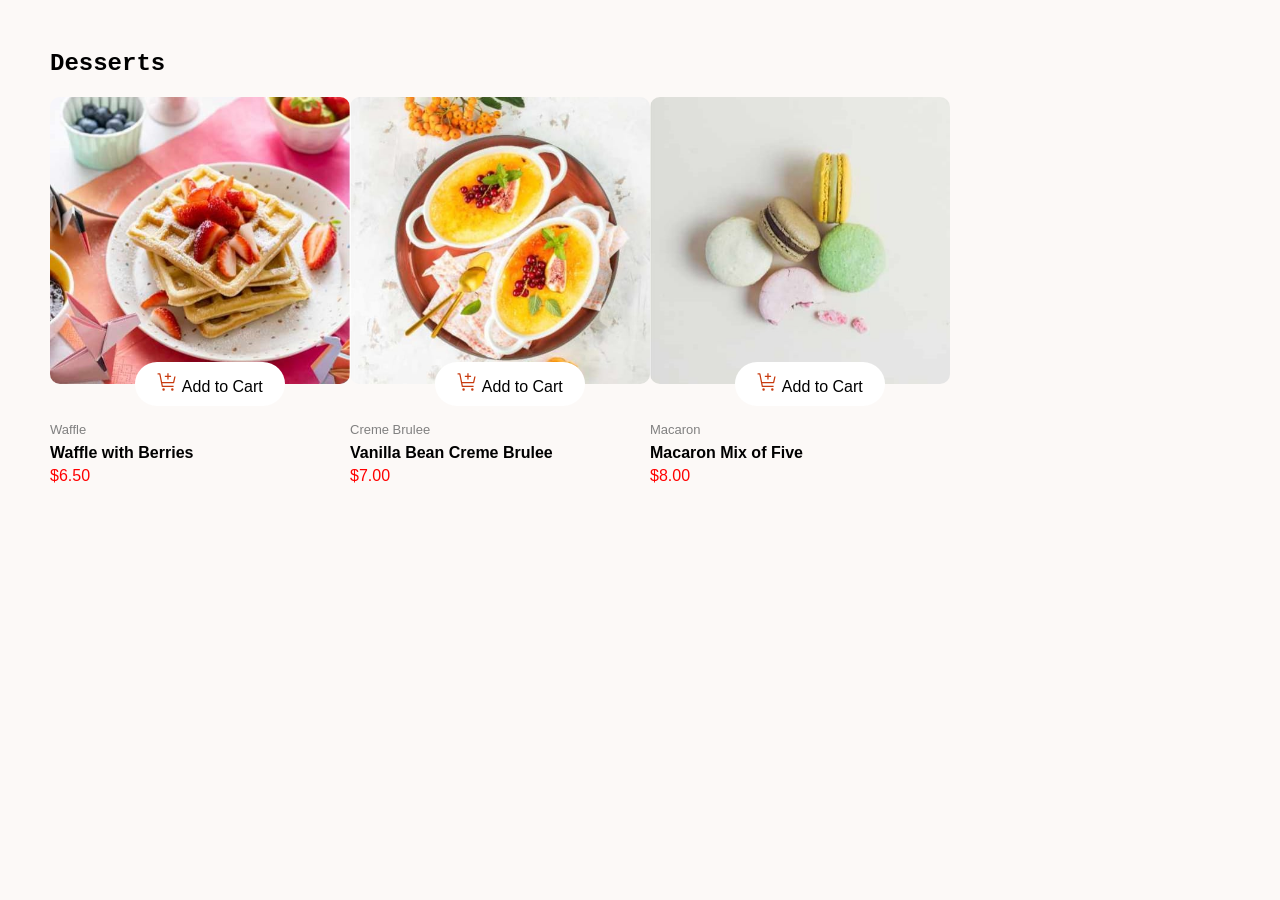
==== product.html @ 37bc2bec "first commit" ====
<!DOCTYPE html>
<html lang="en">
<head>
    <meta charset="UTF-8">
    <meta name="viewport" content="width=device-width, initial-scale=1.0">
    <title>Document</title>
    <link href="https://fonts.googleapis.com/css2?family=Inter:wght@100;200;300&display=swap" rel="stylesheet">
    <link rel="stylesheet" href="/product.css">
</head>
<body>
    <div class="container">
        <h2 class="desserts">Desserts</h2>
        <div class="general">
            <div class="waffle">
                <img class="img" src="/assets/images/image-waffle-desktop.jpg" alt="">
                <div class="waffle cart">
                    <img src="/assets/images/icon-add-to-cart.svg" alt="">
                    <span>Add to Cart</span>
                </div>
                <div class="waffle2">
                    <p>Waffle</p>
                    <p>Waffle with Berries</p>
                    <p>$6.50</p>
                </div>
            </div>
            <div class="waffle">
                <img class="img" src="/assets/images/image-creme-brulee-desktop.jpg" alt="">
                <div class="waffle cart">
                    <img src="/assets/images/icon-add-to-cart.svg" alt="">
                    <span>Add to Cart</span>
                </div>
                <div class="waffle2">
                    <p>Creme Brulee</p>
                    <p>Vanilla Bean Creme Brulee</p>
                    <p>$7.00</p>
                </div>
            </div>
            <div class="waffle">
                <img class="img" src="/assets/images/image-macaron-desktop.jpg" alt="">
                <div class="waffle cart">
                    <img src="/assets/images/icon-add-to-cart.svg" alt="">
                    <span>Add to Cart</span>
                </div>
                <div class="waffle2">
                    <p>Macaron</p>
                    <p>Macaron Mix of Five</p>
                    <p>$8.00</p>
                </div>
            </div>
        </div>
    </div>
</body>
</html>
---- product.css ----
*{
    margin: 0;
    padding: 0;
    box-sizing: border-box;
    font-family: 'Poppins', sans-serif;
}
body{
    background-color: hsl(20, 50%, 98%);
    width: 100%;

}
.container{
    padding: 50px;

}
.desserts{
    margin-bottom: 20px;
    font-family: 'Courier New', Courier, monospace;
    font-weight: 900;
}
.general{
    display: grid;
    grid-template-columns: repeat(3, 1fr);
    width: 75%;

}
.waffle{
    position: relative;
}
.img{
    width: 300px;
    border-radius: 10px;
}
.waffle.cart{
    width: 150px;
    text-align: center;
    padding: 10px;
    position: absolute;
    top: 265px;
    left: 85px;
    background-color: white;
    border-radius: 50px;
}
.waffle2{
    margin-top: 30px;
}
.waffle2 p:first-child{
    color: gray;
    font-size: small;
}
.waffle2 p{
    line-height: 23px;
}
.waffle2 p:nth-child(2){
    font-weight: 600;
}
.waffle2 p:nth-child(3){
    color: red;
}
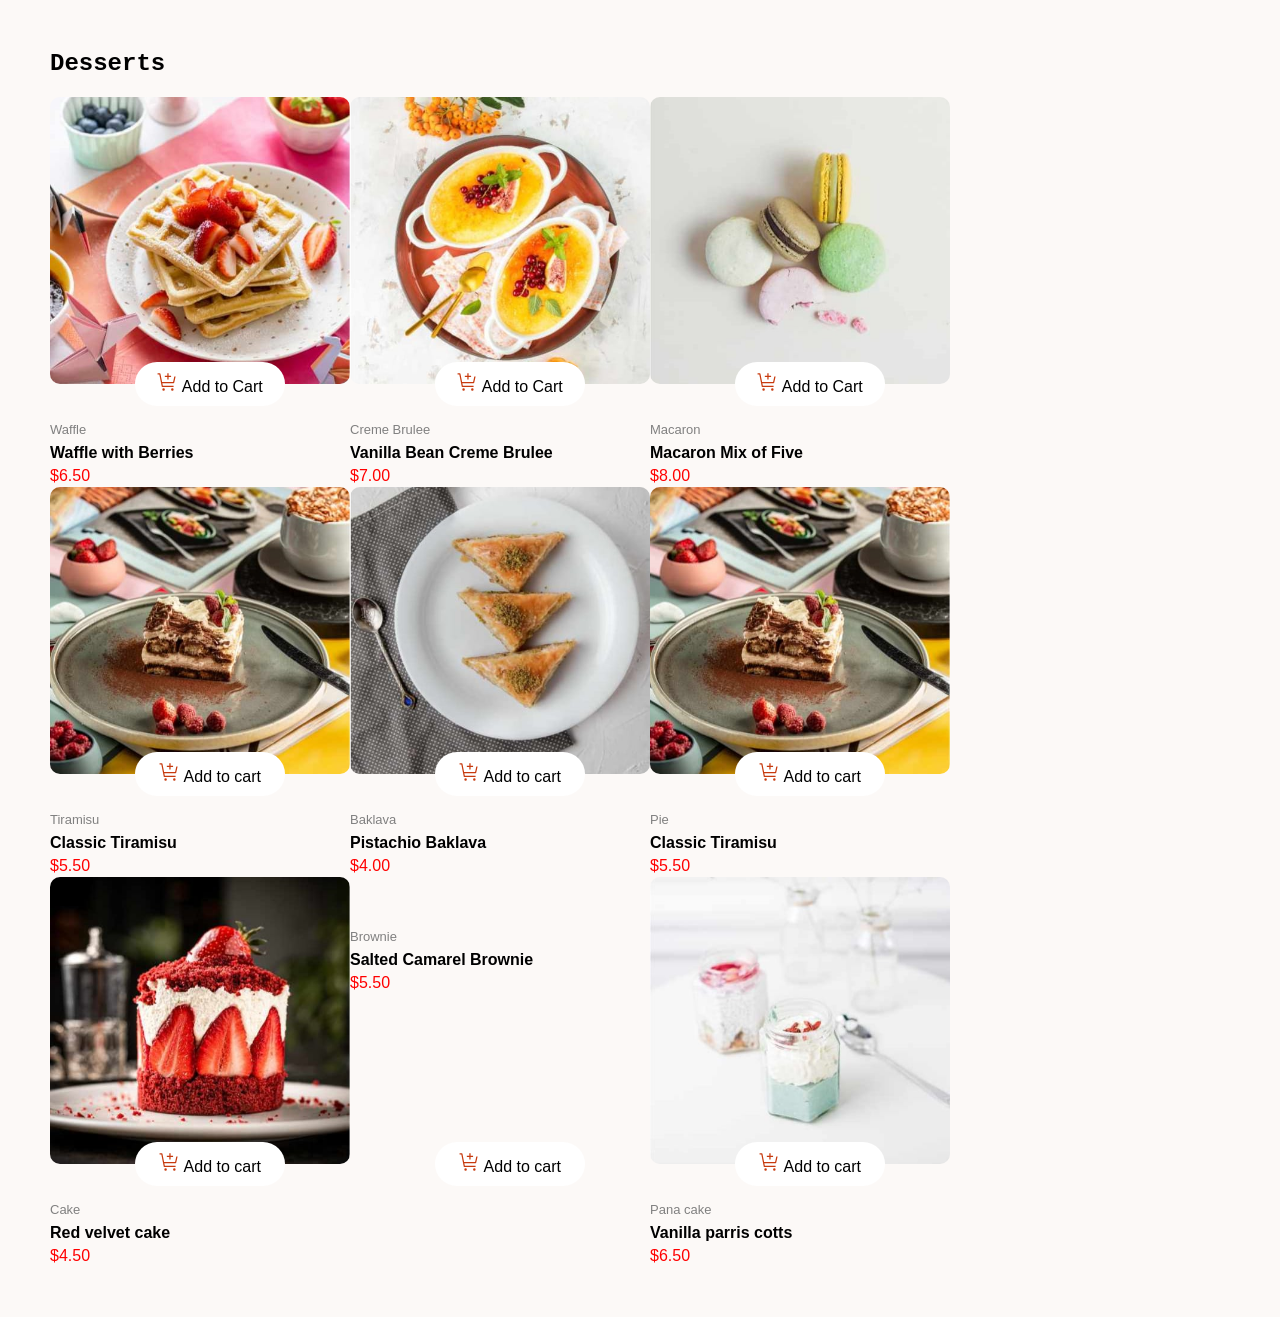
==== commit 97ee62a0: "m first collabo" ====
--- a/product.html
+++ b/product.html
@@ -47,6 +47,82 @@
                     <p>$8.00</p>
                 </div>
             </div>
+            <div class="waffle">
+                <img class="img" src="/assets/images/image-tiramisu-desktop.jpg" alt="">
+                <div class="waffle cart">
+                    <img src="/assets/images/icon-add-to-cart.svg" alt="">
+                    <span>Add to cart</span>
+                </div>
+                <div class="waffle2">
+                    <p>Tiramisu</p>
+                    <p>Classic Tiramisu</p>
+                    <p>$5.50</p>
+                </div>
+            </div>
+            <div class="waffle">
+                <img class="img" src="/assets/images/image-baklava-desktop.jpg" alt="">
+                <div class="waffle cart">
+                    <img src="/assets/images/icon-add-to-cart.svg" alt="">
+                    <span>Add to cart</span>
+                </div>
+                <div class="waffle2">
+                    <p>Baklava</p>
+                    <p>Pistachio Baklava</p>
+                    <p>$4.00</p>
+                </div>
+            </div>
+            <div class="waffle">
+                <img class="img" src="/assets/images/image-tiramisu-desktop.jpg" alt="">
+                <div class="waffle cart">
+                    <img src="/assets/images/icon-add-to-cart.svg" alt="">
+                    <span>Add to cart</span>
+                    <div class="carthover"></div>
+                </div>
+                <div class="waffle2">
+                    <p>Pie</p>
+                    <p>Classic Tiramisu</p>
+                    <p>$5.50</p>
+                </div>
+            </div>
+            <div class="waffle">
+                <img class="img" src="/assets/images/image-cake-desktop.jpg" alt="">
+                <div class="waffle cart">
+                    <img src="/assets/images/icon-add-to-cart.svg" alt="">
+                    <span>Add to cart</span>
+                    <div class="carthover"></div>
+                </div>
+                <div class="waffle2">
+                    <p>Cake</p>
+                    <p>Red velvet cake</p>
+                    <p>$4.50</p>
+                </div>
+            </div>
+            <div class="waffle">
+                <img class="img" src="/assets/images/image-brownie-desktop.jpggit" alt="">
+                <div class="waffle cart">
+                    <img src="/assets/images/icon-add-to-cart.svg" alt="">
+                    <span>Add to cart</span>
+                    <div class="carthover"></div>
+                </div>
+                <div class="waffle2">
+                    <p>Brownie</p>
+                    <p>Salted Camarel Brownie</p>
+                    <p>$5.50</p>
+                </div>
+            </div>
+            <div class="waffle">
+                <img class="img" src="/assets/images/image-panna-cotta-desktop.jpg" alt="">
+                <div class="waffle cart">
+                    <img src="/assets/images/icon-add-to-cart.svg" alt="">
+                    <span>Add to cart</span>
+                    <div class="carthover"></div>
+                </div>
+                <div class="waffle2">
+                    <p>Pana cake</p>
+                    <p>Vanilla parris cotts</p>
+                    <p>$6.50</p>
+                </div>
+            </div>
         </div>
     </div>
 </body>
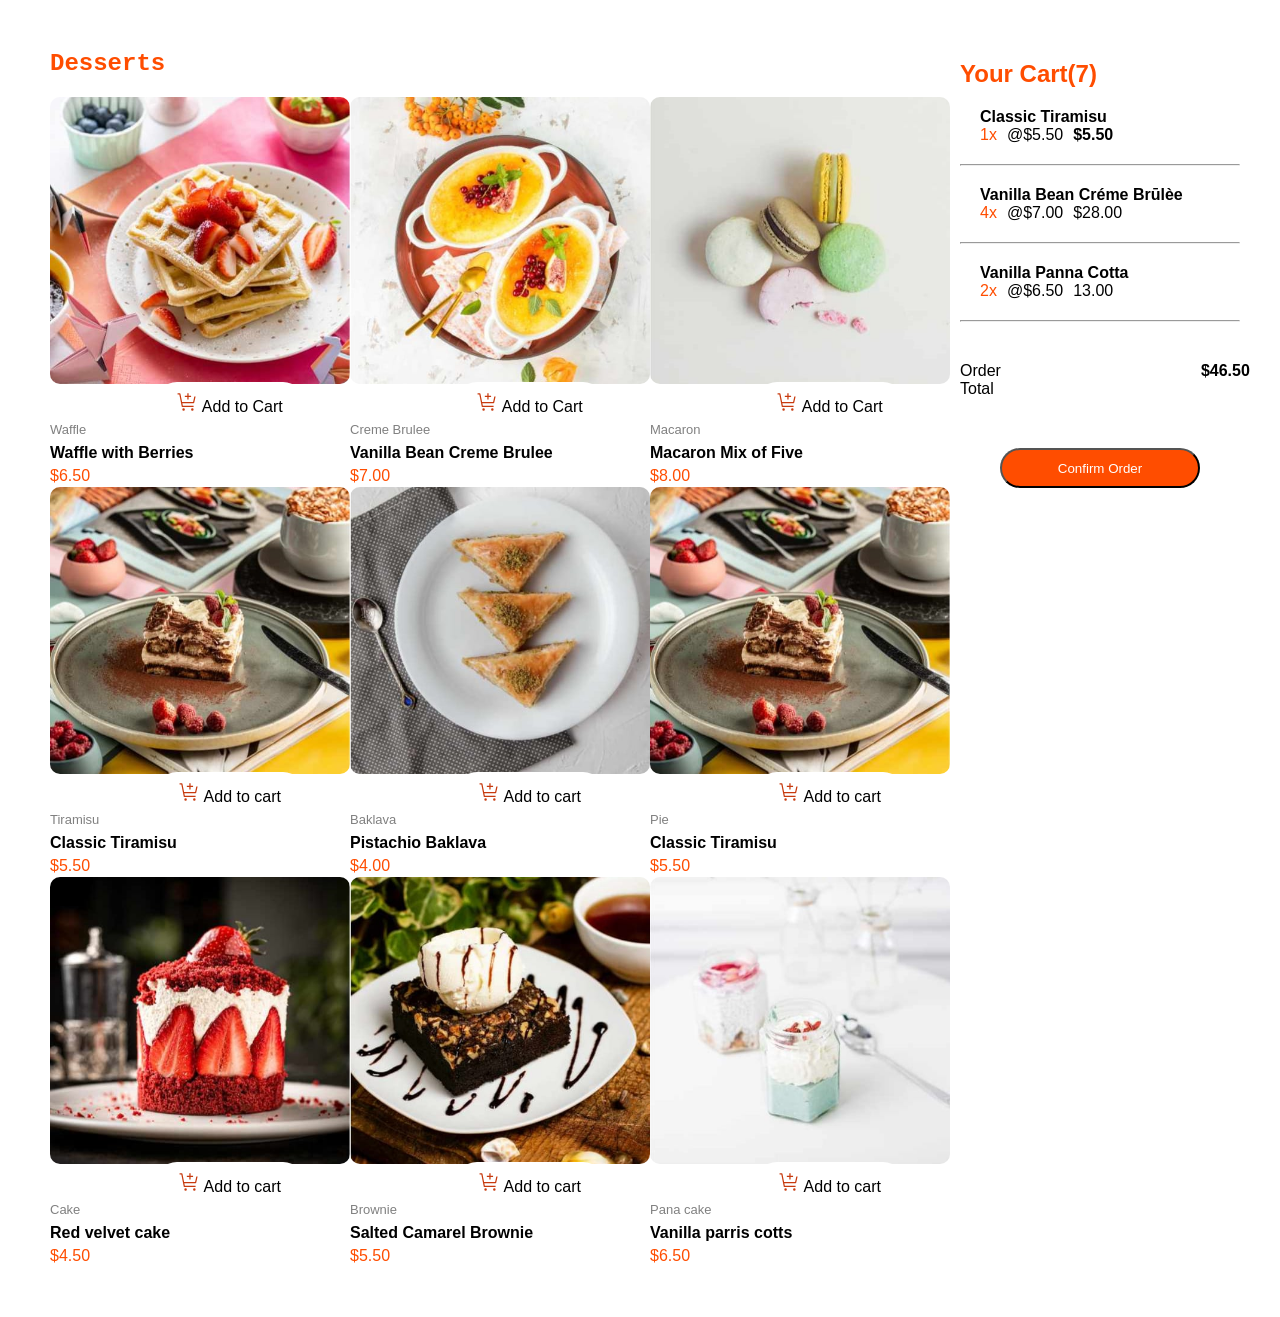
==== commit 49add593: "project commit" ====
--- a/product.html
+++ b/product.html
@@ -9,120 +9,158 @@
 </head>
 <body>
     <div class="container">
-        <h2 class="desserts">Desserts</h2>
-        <div class="general">
-            <div class="waffle">
-                <img class="img" src="/assets/images/image-waffle-desktop.jpg" alt="">
-                <div class="waffle cart">
-                    <img src="/assets/images/icon-add-to-cart.svg" alt="">
-                    <span>Add to Cart</span>
+        <div>
+            <h2 class="desserts">Desserts</h2>
+            <div class="general">
+                <div class="waffle">
+                    <img class="img" src="/assets/images/image-waffle-desktop.jpg" alt="">
+                    <div class="waffle cart">
+                        <img src="/assets/images/icon-add-to-cart.svg" alt="">
+                        <span>Add to Cart</span>
+                    </div>
+                    <div class="waffle2">
+                        <p>Waffle</p>
+                        <p>Waffle with Berries</p>
+                        <p>$6.50</p>
+                    </div>
                 </div>
-                <div class="waffle2">
-                    <p>Waffle</p>
-                    <p>Waffle with Berries</p>
-                    <p>$6.50</p>
+                <div class="waffle">
+                    <img class="img" src="/assets/images/image-creme-brulee-desktop.jpg" alt="">
+                    <div class="waffle cart">
+                        <img src="/assets/images/icon-add-to-cart.svg" alt="">
+                        <span>Add to Cart</span>
+                    </div>
+                    <div class="waffle2">
+                        <p>Creme Brulee</p>
+                        <p>Vanilla Bean Creme Brulee</p>
+                        <p>$7.00</p>
+                    </div>
+                </div>
+                <div class="waffle">
+                    <img class="img" src="/assets/images/image-macaron-desktop.jpg" alt="">
+                    <div class="waffle cart">
+                        <img src="/assets/images/icon-add-to-cart.svg" alt="">
+                        <span>Add to Cart</span>
+                    </div>
+                    <div class="waffle2">
+                        <p>Macaron</p>
+                        <p>Macaron Mix of Five</p>
+                        <p>$8.00</p>
+                    </div>
+                </div>
+                <div class="waffle">
+                    <img class="img" src="/assets/images/image-tiramisu-desktop.jpg" alt="">
+                    <div class="waffle cart">
+                        <img src="/assets/images/icon-add-to-cart.svg" alt="">
+                        <span>Add to cart</span>
+                    </div>
+                    <div class="waffle2">
+                        <p>Tiramisu</p>
+                        <p>Classic Tiramisu</p>
+                        <p>$5.50</p>
+                    </div>
+                </div>
+                <div class="waffle">
+                    <img class="img" src="/assets/images/image-baklava-desktop.jpg" alt="">
+                    <div class="waffle cart">
+                        <img src="/assets/images/icon-add-to-cart.svg" alt="">
+                        <span>Add to cart</span>
+                    </div>
+                    <div class="waffle2">
+                        <p>Baklava</p>
+                        <p>Pistachio Baklava</p>
+                        <p>$4.00</p>
+                    </div>
+                </div>
+                <div class="waffle">
+                    <img class="img" src="/assets/images/image-tiramisu-desktop.jpg" alt="">
+                    <div class="waffle cart">
+                        <img src="/assets/images/icon-add-to-cart.svg" alt="">
+                        <span>Add to cart</span>
+                        <div class="carthover"></div>
+                    </div>
+                    <div class="waffle2">
+                        <p>Pie</p>
+                        <p>Classic Tiramisu</p>
+                        <p>$5.50</p>
+                    </div>
+                </div>
+                <div class="waffle">
+                    <img class="img" src="/assets/images/image-cake-desktop.jpg" alt="">
+                    <div class="waffle cart">
+                        <img src="/assets/images/icon-add-to-cart.svg" alt="">
+                        <span>Add to cart</span>
+                        <div class="carthover"></div>
+                    </div>
+                    <div class="waffle2">
+                        <p>Cake</p>
+                        <p>Red velvet cake</p>
+                        <p>$4.50</p>
+                    </div>
+                </div>
+                <div class="waffle">
+                    <img class="img" src="/assets/images/image-brownie-desktop.jpg" alt="">
+                    <div class="waffle cart">
+                        <img src="/assets/images/icon-add-to-cart.svg" alt="">
+                        <span>Add to cart</span>
+                        <div class="carthover"></div>
+                    </div>
+                    <div class="waffle2">
+                        <p>Brownie</p>
+                        <p>Salted Camarel Brownie</p>
+                        <p>$5.50</p>
+                    </div>
+                </div>
+                <div class="waffle">
+                    <img class="img" src="/assets/images/image-panna-cotta-desktop.jpg" alt="">
+                    <div class="waffle cart">
+                        <img src="/assets/images/icon-add-to-cart.svg" alt="">
+                        <span>Add to cart</span>
+                        <div class="carthover"></div>
+                    </div>
+                    <div class="waffle2">
+                        <p>Pana cake</p>
+                        <p>Vanilla parris cotts</p>
+                        <p>$6.50</p>
+                    </div>
                 </div>
             </div>
-            <div class="waffle">
-                <img class="img" src="/assets/images/image-creme-brulee-desktop.jpg" alt="">
-                <div class="waffle cart">
-                    <img src="/assets/images/icon-add-to-cart.svg" alt="">
-                    <span>Add to Cart</span>
-                </div>
-                <div class="waffle2">
-                    <p>Creme Brulee</p>
-                    <p>Vanilla Bean Creme Brulee</p>
-                    <p>$7.00</p>
-                </div>
-            </div>
-            <div class="waffle">
-                <img class="img" src="/assets/images/image-macaron-desktop.jpg" alt="">
-                <div class="waffle cart">
-                    <img src="/assets/images/icon-add-to-cart.svg" alt="">
-                    <span>Add to Cart</span>
-                </div>
-                <div class="waffle2">
-                    <p>Macaron</p>
-                    <p>Macaron Mix of Five</p>
-                    <p>$8.00</p>
-                </div>
-            </div>
-            <div class="waffle">
-                <img class="img" src="/assets/images/image-tiramisu-desktop.jpg" alt="">
-                <div class="waffle cart">
-                    <img src="/assets/images/icon-add-to-cart.svg" alt="">
-                    <span>Add to cart</span>
-                </div>
-                <div class="waffle2">
-                    <p>Tiramisu</p>
-                    <p>Classic Tiramisu</p>
-                    <p>$5.50</p>
-                </div>
-            </div>
-            <div class="waffle">
-                <img class="img" src="/assets/images/image-baklava-desktop.jpg" alt="">
-                <div class="waffle cart">
-                    <img src="/assets/images/icon-add-to-cart.svg" alt="">
-                    <span>Add to cart</span>
-                </div>
-                <div class="waffle2">
-                    <p>Baklava</p>
-                    <p>Pistachio Baklava</p>
-                    <p>$4.00</p>
-                </div>
-            </div>
-            <div class="waffle">
-                <img class="img" src="/assets/images/image-tiramisu-desktop.jpg" alt="">
-                <div class="waffle cart">
-                    <img src="/assets/images/icon-add-to-cart.svg" alt="">
-                    <span>Add to cart</span>
-                    <div class="carthover"></div>
-                </div>
-                <div class="waffle2">
-                    <p>Pie</p>
-                    <p>Classic Tiramisu</p>
-                    <p>$5.50</p>
-                </div>
-            </div>
-            <div class="waffle">
-                <img class="img" src="/assets/images/image-cake-desktop.jpg" alt="">
-                <div class="waffle cart">
-                    <img src="/assets/images/icon-add-to-cart.svg" alt="">
-                    <span>Add to cart</span>
-                    <div class="carthover"></div>
-                </div>
-                <div class="waffle2">
-                    <p>Cake</p>
-                    <p>Red velvet cake</p>
-                    <p>$4.50</p>
-                </div>
-            </div>
-            <div class="waffle">
-                <img class="img" src="/assets/images/image-brownie-desktop.jpggit" alt="">
-                <div class="waffle cart">
-                    <img src="/assets/images/icon-add-to-cart.svg" alt="">
-                    <span>Add to cart</span>
-                    <div class="carthover"></div>
-                </div>
-                <div class="waffle2">
-                    <p>Brownie</p>
-                    <p>Salted Camarel Brownie</p>
-                    <p>$5.50</p>
-                </div>
-            </div>
-            <div class="waffle">
-                <img class="img" src="/assets/images/image-panna-cotta-desktop.jpg" alt="">
-                <div class="waffle cart">
-                    <img src="/assets/images/icon-add-to-cart.svg" alt="">
-                    <span>Add to cart</span>
-                    <div class="carthover"></div>
-                </div>
-                <div class="waffle2">
-                    <p>Pana cake</p>
-                    <p>Vanilla parris cotts</p>
-                    <p>$6.50</p>
-                </div>
-            </div>
+        </div>
+        <div class="general2">
+            <h2>Your Cart(7)</h2>
+
+           <div class="cart">
+             <h4>    Classic Tiramisu</h4>
+             <div class="first">
+                 <span class="hop">1x</span>
+                 <span>@$5.50</span>
+                 <span><strong>$5.50</strong></span>
+             </div>
+           </div>
+           <hr>
+           <div class="cart">
+             <h4>Vanilla Bean Créme Brūlèe</h4>
+             <div class="first">
+                 <span class="hop">4x</span>
+                 <span>@$7.00</span>
+                 <span>$28.00</span>
+             </div>
+           </div>
+           <hr>
+           <div class="cart">
+              <h4>Vanilla Panna Cotta</h4>
+              <div class="first">
+                 <span class="hop">2x</span>
+                 <span>@$6.50</span>
+                 <span>13.00</span>
+              </div>
+           </div>
+           <hr>
+           <div class="order">
+             <div>Order Total</div>
+             <div><strong>$46.50</strong></div>
+           </div>
+           <button>Confirm Order</button>
         </div>
     </div>
 </body>
--- a/product.css
+++ b/product.css
@@ -5,12 +5,15 @@
     font-family: 'Poppins', sans-serif;
 }
 body{
-    background-color: hsl(20, 50%, 98%);
+    background-color: hsl(23, 51%, 91%);
     width: 100%;
 
 }
 .container{
     padding: 50px;
+    background-color: white;
+    display: flex;
+    justify-content: space-between;
 
 }
 .desserts{
@@ -55,5 +58,39 @@
     font-weight: 600;
 }
 .waffle2 p:nth-child(3){
-    color: red;
-}+    color: rgb(255, 77, 0);
+}
+.general2{
+    width: 300px;
+    height: 500px;
+    /* border: 1px solid black; */
+    padding: 10px;
+}
+h2{
+    color: rgb(255, 77, 0);
+}
+.hop{
+    color: rgb(255, 77, 0);
+}
+.first{
+    display: flex;
+    gap: 10px;
+}
+.cart{
+    margin: 20px;
+}
+button{
+    width: 200px;
+    height: 40px;
+    margin-left: 40px;
+    margin-top: 50px;
+    background-color: rgb(255, 77, 0);
+    color: white;
+    border-radius: 20px;
+}
+.order{
+    display: flex;
+    gap: 200px;
+    margin-top: 40px;
+}
+
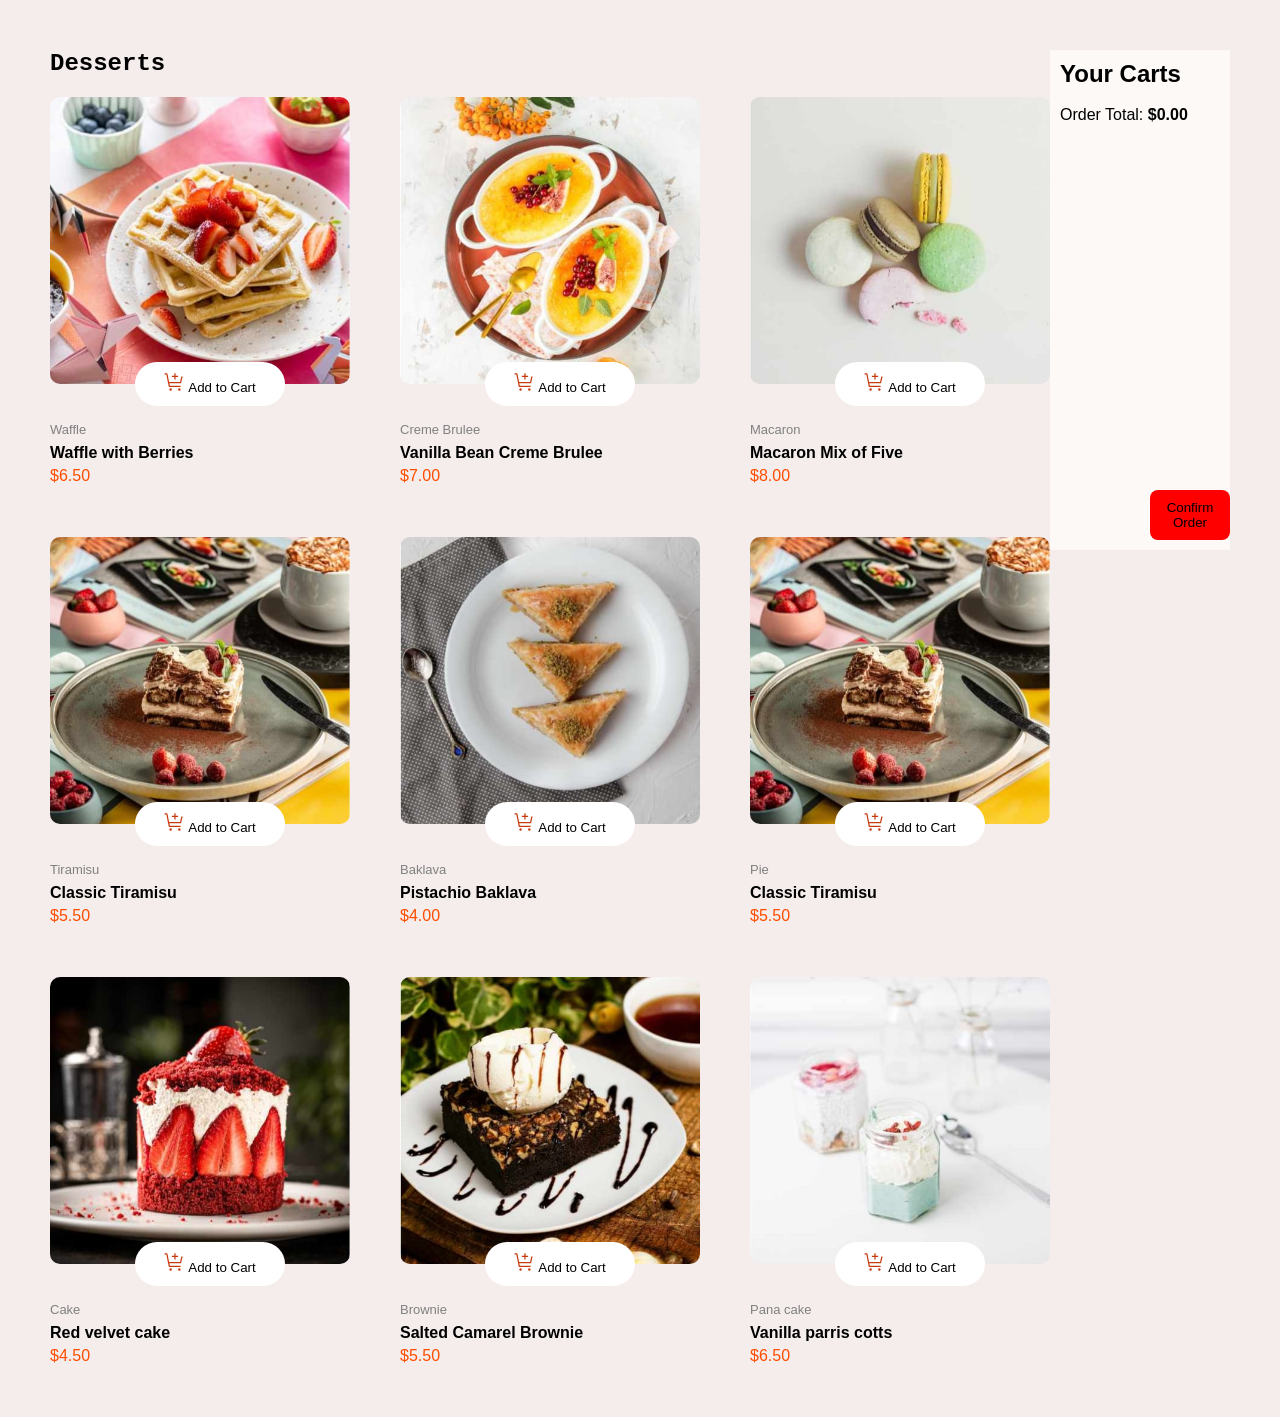
==== commit 6d39dfb8: "second push" ====
--- a/product.html
+++ b/product.html
@@ -14,154 +14,175 @@
             <div class="general">
                 <div class="waffle">
                     <img class="img" src="/assets/images/image-waffle-desktop.jpg" alt="">
-                    <div class="waffle cart">
-                        <img src="/assets/images/icon-add-to-cart.svg" alt="">
-                        <span>Add to Cart</span>
+                    <div class="wafle cart">
+                        <!-- <img src="/assets/images/icon-add-to-cart.svg" alt=""> -->
+                        <button class="addtoCart"><img src="/assets/images/icon-add-to-cart.svg" alt=""> Add to Cart</button>
+                        <div class="quantityBox">
+                            <button class="minus">-</button>
+                            <span class="count">1</span>
+                            <button class="plus">+</button>
+                        </div>
                     </div>
                     <div class="waffle2">
-                        <p>Waffle</p>
-                        <p>Waffle with Berries</p>
-                        <p>$6.50</p>
+                        <p class="category">Waffle</p>
+                        <p class="foodName">Waffle with Berries</p>
+                        <p class="price">$6.50</p>
                     </div>
                 </div>
                 <div class="waffle">
                     <img class="img" src="/assets/images/image-creme-brulee-desktop.jpg" alt="">
-                    <div class="waffle cart">
-                        <img src="/assets/images/icon-add-to-cart.svg" alt="">
-                        <span>Add to Cart</span>
+                    <div class="wafle cart">
+                        <!-- <img src="/assets/images/icon-add-to-cart.svg" alt="">
+                        <span>Add to Cart</span> -->
+                        <button class="addtoCart"><img src="/assets/images/icon-add-to-cart.svg" alt=""> Add to Cart</button>
+                        <div class="quantityBox">
+                            <button class="minus">-</button>
+                            <span class="count">1</span>
+                            <button class="plus">+</button>
+                        </div>
                     </div>
                     <div class="waffle2">
-                        <p>Creme Brulee</p>
-                        <p>Vanilla Bean Creme Brulee</p>
-                        <p>$7.00</p>
+                        <p class="category">Creme Brulee</p>
+                        <p class="foodName">Vanilla Bean Creme Brulee</p>
+                        <p class="price">$7.00</p>
                     </div>
                 </div>
                 <div class="waffle">
                     <img class="img" src="/assets/images/image-macaron-desktop.jpg" alt="">
-                    <div class="waffle cart">
-                        <img src="/assets/images/icon-add-to-cart.svg" alt="">
-                        <span>Add to Cart</span>
+                    <div class="wafle cart">
+                        <!-- <img src="/assets/images/icon-add-to-cart.svg" alt="">
+                        <span>Add to Cart</span> -->
+                        <button class="addtoCart"><img src="/assets/images/icon-add-to-cart.svg" alt=""> Add to Cart</button>
+                        <div class="quantityBox">
+                            <button class="minus">-</button>
+                            <span class="count">1</span>
+                            <button class="plus">+</button>
+                        </div>
                     </div>
                     <div class="waffle2">
-                        <p>Macaron</p>
-                        <p>Macaron Mix of Five</p>
-                        <p>$8.00</p>
+                        <p class="category">Macaron</p>
+                        <p class="foodName">Macaron Mix of Five</p>
+                        <p class="price">$8.00</p>
                     </div>
                 </div>
                 <div class="waffle">
                     <img class="img" src="/assets/images/image-tiramisu-desktop.jpg" alt="">
-                    <div class="waffle cart">
-                        <img src="/assets/images/icon-add-to-cart.svg" alt="">
-                        <span>Add to cart</span>
+                    <div class="wafle cart">
+                        <!-- <img src="/assets/images/icon-add-to-cart.svg" alt="">
+                        <span>Add to cart</span> -->
+                        <button class="addtoCart"><img src="/assets/images/icon-add-to-cart.svg" alt=""> Add to Cart</button>
+                        <div class="quantityBox">
+                            <button class="minus">-</button>
+                            <span class="count">1</span>
+                            <button class="plus">+</button>
+                        </div>
                     </div>
                     <div class="waffle2">
-                        <p>Tiramisu</p>
-                        <p>Classic Tiramisu</p>
-                        <p>$5.50</p>
+                        <p class="category">Tiramisu</p>
+                        <p class="foodName">Classic Tiramisu</p>
+                        <p class="price">$5.50</p>
                     </div>
                 </div>
                 <div class="waffle">
                     <img class="img" src="/assets/images/image-baklava-desktop.jpg" alt="">
-                    <div class="waffle cart">
-                        <img src="/assets/images/icon-add-to-cart.svg" alt="">
-                        <span>Add to cart</span>
+                    <div class="wafle cart">
+                        <!-- <img src="/assets/images/icon-add-to-cart.svg" alt="">
+                        <span>Add to cart</span> -->
+                        <button class="addtoCart"><img src="/assets/images/icon-add-to-cart.svg" alt=""> Add to Cart</button>
+                        <div class="quantityBox">
+                            <button class="minus">-</button>
+                            <span class="count">1</span>
+                            <button class="plus">+</button>
+                        </div>
                     </div>
                     <div class="waffle2">
-                        <p>Baklava</p>
-                        <p>Pistachio Baklava</p>
-                        <p>$4.00</p>
+                        <p class="category">Baklava</p>
+                        <p class="foodName">Pistachio Baklava</p>
+                        <p class="price">$4.00</p>
                     </div>
                 </div>
                 <div class="waffle">
                     <img class="img" src="/assets/images/image-tiramisu-desktop.jpg" alt="">
-                    <div class="waffle cart">
-                        <img src="/assets/images/icon-add-to-cart.svg" alt="">
-                        <span>Add to cart</span>
-                        <div class="carthover"></div>
+                    <div class="wafle cart">
+                        <!-- <img src="/assets/images/icon-add-to-cart.svg" alt="">
+                        <span>Add to cart</span> -->
+                        <button class="addtoCart"><img src="/assets/images/icon-add-to-cart.svg" alt=""> Add to Cart</button>
+                        <div class="quantityBox">
+                            <button class="minus">-</button>
+                            <span class="count">1</span>
+                            <button class="plus">+</button>
+                        </div>
                     </div>
                     <div class="waffle2">
-                        <p>Pie</p>
-                        <p>Classic Tiramisu</p>
-                        <p>$5.50</p>
+                        <p class="category">Pie</p>
+                        <p class="foodName">Classic Tiramisu</p>
+                        <p class="price">$5.50</p>
                     </div>
                 </div>
                 <div class="waffle">
                     <img class="img" src="/assets/images/image-cake-desktop.jpg" alt="">
-                    <div class="waffle cart">
-                        <img src="/assets/images/icon-add-to-cart.svg" alt="">
-                        <span>Add to cart</span>
-                        <div class="carthover"></div>
+                    <div class="wafle cart">
+                        <!-- <img src="/assets/images/icon-add-to-cart.svg" alt="">
+                        <span>Add to cart</span> -->
+                        <button class="addtoCart"><img src="/assets/images/icon-add-to-cart.svg" alt=""> Add to Cart</button>
+                        <div class="quantityBox">
+                            <button class="minus">-</button>
+                            <span class="count">1</span>
+                            <button class="plus">+</button>
+                        </div>
                     </div>
                     <div class="waffle2">
-                        <p>Cake</p>
-                        <p>Red velvet cake</p>
-                        <p>$4.50</p>
+                        <p class="category">Cake</p>
+                        <p class="foodName">Red velvet cake</p>
+                        <p class="price">$4.50</p>
                     </div>
                 </div>
                 <div class="waffle">
                     <img class="img" src="/assets/images/image-brownie-desktop.jpg" alt="">
-                    <div class="waffle cart">
-                        <img src="/assets/images/icon-add-to-cart.svg" alt="">
-                        <span>Add to cart</span>
-                        <div class="carthover"></div>
+                    <div class="wafle cart">
+                        <!-- <img src="/assets/images/icon-add-to-cart.svg" alt="">
+                        <span>Add to cart</span> -->
+                        <button class="addtoCart"><img src="/assets/images/icon-add-to-cart.svg" alt=""> Add to Cart</button>
+                        <div class="quantityBox">
+                            <button class="minus">-</button>
+                            <span class="count">1</span>
+                            <button class="plus">+</button>
+                        </div>
                     </div>
                     <div class="waffle2">
-                        <p>Brownie</p>
-                        <p>Salted Camarel Brownie</p>
-                        <p>$5.50</p>
+                        <p class="category">Brownie</p>
+                        <p class="foodName">Salted Camarel Brownie</p>
+                        <p class="price">$5.50</p>
                     </div>
                 </div>
                 <div class="waffle">
                     <img class="img" src="/assets/images/image-panna-cotta-desktop.jpg" alt="">
-                    <div class="waffle cart">
-                        <img src="/assets/images/icon-add-to-cart.svg" alt="">
-                        <span>Add to cart</span>
-                        <div class="carthover"></div>
+                    <div class="wafle cart">
+                        <!-- <img src="/assets/images/icon-add-to-cart.svg" alt="">
+                        <span>Add to cart</span> -->
+                        <button class="addtoCart"><img src="/assets/images/icon-add-to-cart.svg" alt=""> Add to Cart</button>
+                        <div class="quantityBox">
+                            <button class="minus">-</button>
+                            <span class="count">1</span>
+                            <button class="plus">+</button>
+                        </div>
                     </div>
                     <div class="waffle2">
-                        <p>Pana cake</p>
-                        <p>Vanilla parris cotts</p>
-                        <p>$6.50</p>
+                        <p class="category">Pana cake</p>
+                        <p class="foodName">Vanilla parris cotts</p>
+                        <p class="price">$6.50</p>
                     </div>
                 </div>
             </div>
         </div>
         <div class="general2">
-            <h2>Your Cart(7)</h2>
-
-           <div class="cart">
-             <h4>    Classic Tiramisu</h4>
-             <div class="first">
-                 <span class="hop">1x</span>
-                 <span>@$5.50</span>
-                 <span><strong>$5.50</strong></span>
-             </div>
-           </div>
-           <hr>
-           <div class="cart">
-             <h4>Vanilla Bean Créme Brūlèe</h4>
-             <div class="first">
-                 <span class="hop">4x</span>
-                 <span>@$7.00</span>
-                 <span>$28.00</span>
-             </div>
-           </div>
-           <hr>
-           <div class="cart">
-              <h4>Vanilla Panna Cotta</h4>
-              <div class="first">
-                 <span class="hop">2x</span>
-                 <span>@$6.50</span>
-                 <span>13.00</span>
-              </div>
-           </div>
-           <hr>
-           <div class="order">
-             <div>Order Total</div>
-             <div><strong>$46.50</strong></div>
-           </div>
-           <button>Confirm Order</button>
+            <h2>Your Carts <span></span></h2>
+            <div id="cartItems"></div>
+            <br>
+            <p>Order Total: <strong id="orderTotal">$0.00</strong></p>
+            <button id="confirm">Confirm Order</button> 
         </div>
     </div>
+    <script src="/product.js"></script>
 </body>
 </html>
--- a/product.css
+++ b/product.css
@@ -11,9 +11,10 @@
 }
 .container{
     padding: 50px;
-    background-color: white;
+    background-color: hsl(13, 31%, 94%);
     display: flex;
     justify-content: space-between;
+    position: relative;
 
 }
 .desserts{
@@ -22,10 +23,11 @@
     font-weight: 900;
 }
 .general{
+    /* background-color: hsl(7, 20%, 60%); */
     display: grid;
     grid-template-columns: repeat(3, 1fr);
     width: 75%;
-
+    gap: 50px;
 }
 .waffle{
     position: relative;
@@ -34,7 +36,7 @@
     width: 300px;
     border-radius: 10px;
 }
-.waffle.cart{
+.wafle.cart{
     width: 150px;
     text-align: center;
     padding: 10px;
@@ -61,36 +63,91 @@
     color: rgb(255, 77, 0);
 }
 .general2{
+    background-color: hsl(20, 50%, 98%);
     width: 300px;
     height: 500px;
     /* border: 1px solid black; */
     padding: 10px;
+    position: sticky;
+    top: 20px;
+    /* position: relative; */
+    /* right: end; */
 }
+.addtoCart{
+    background: transparent;
+    border: none;
+}
+.quantityBox{
+    display: none;
+    justify-content: space-around;
+}
+.minus, .plus{
+    /* display: none; */
+    background: transparent;
+    border: none;
+    font-size: larger;
+    cursor: pointer;
+}
+#confirm{
+    padding: 10px;
+    background-color: red;
+    border: none;
+    border-radius: 8px;
+    position: absolute;
+    bottom: 10px;
+    /* justify-content: center; */
+    left: 100px;
+    
+    
+}
+
+
+
+
+
+
+
+
+
+
+
+
+
+
+
+
+
+
+
+
+
+
+
 h2{
-    color: rgb(255, 77, 0);
+    /* color: rgb(255, 77, 0); */
 }
 .hop{
-    color: rgb(255, 77, 0);
+    /* color: rgb(255, 77, 0); */
 }
 .first{
-    display: flex;
-    gap: 10px;
+    /* display: flex;
+    gap: 10px; */
 }
 .cart{
-    margin: 20px;
+    /* margin: 20px; */
 }
 button{
-    width: 200px;
-    height: 40px;
-    margin-left: 40px;
-    margin-top: 50px;
-    background-color: rgb(255, 77, 0);
-    color: white;
-    border-radius: 20px;
+    /* width: 200px; */
+    /* height: 40px; */
+    /* margin-left: 40px; */
+    /* margin-top: 50px; */
+    /* background-color: rgb(255, 77, 0); */
+    /* color: white; */
+    /* border-radius: 20px; */
 }
 .order{
-    display: flex;
-    gap: 200px;
-    margin-top: 40px;
+    /* display: flex; */
+    /* gap: 200px; */
+    /* margin-top: 40px; */
 }
 
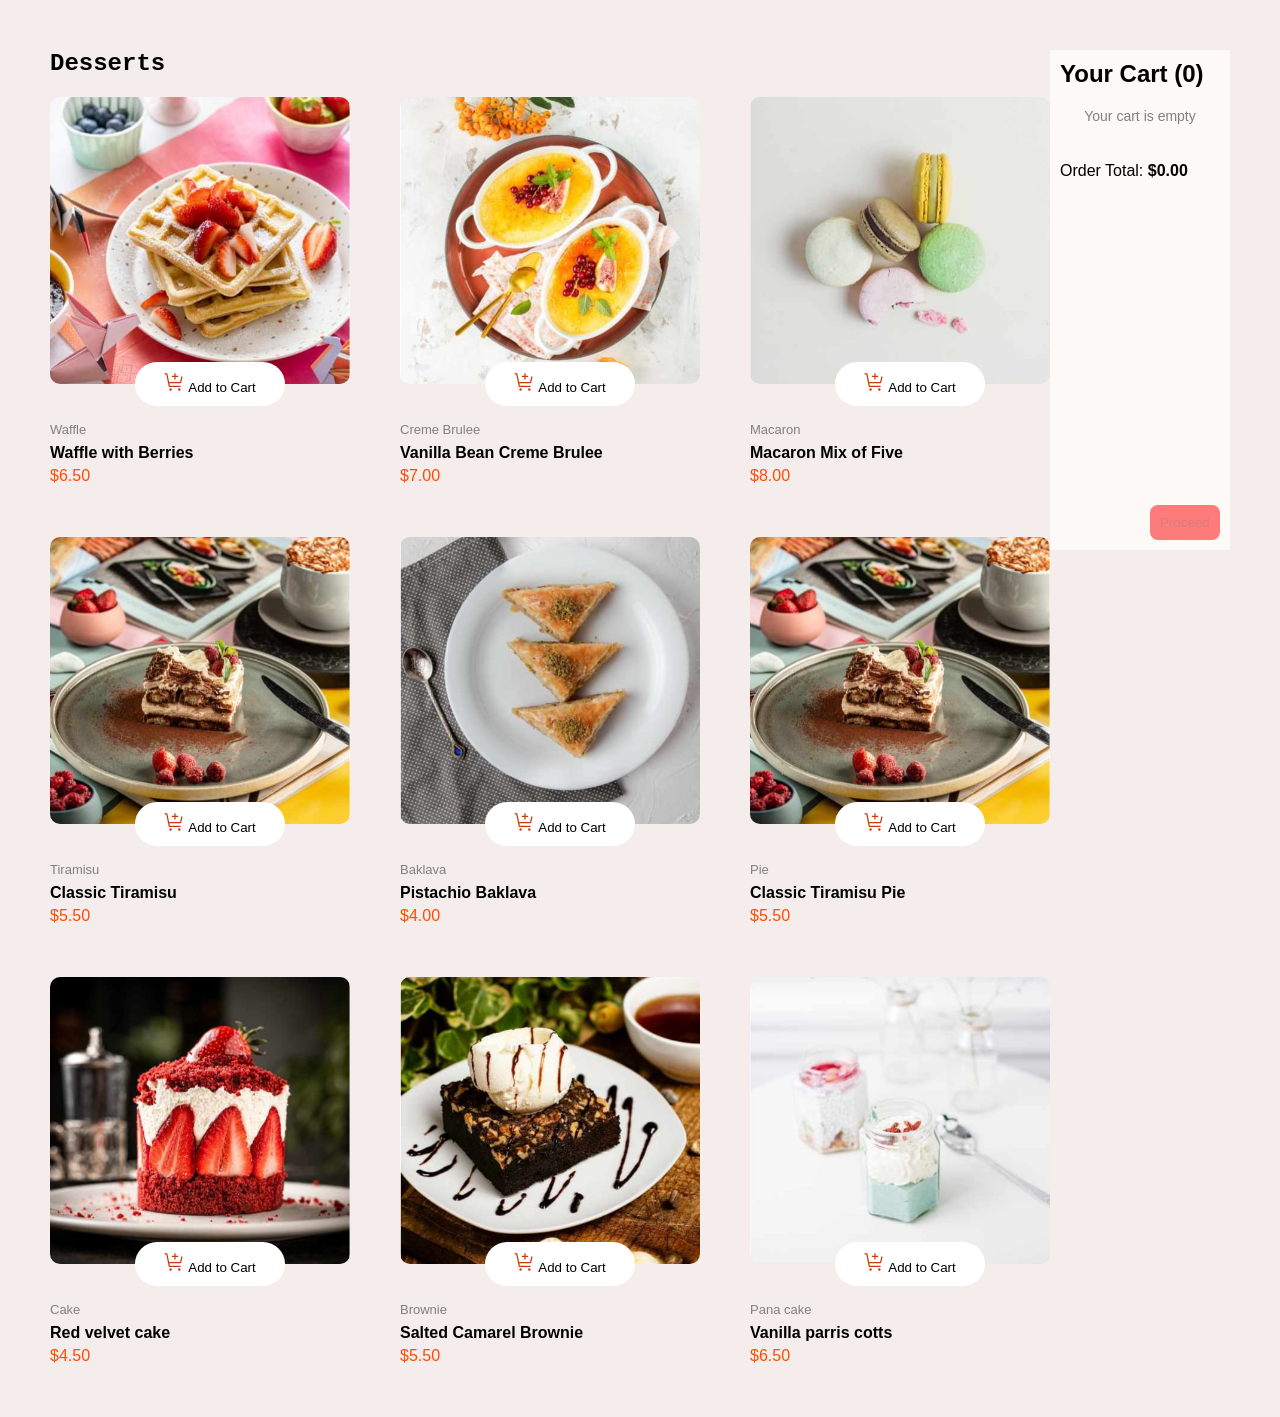
==== commit d4354ef2: "Initial commit" ====
--- a/product.html
+++ b/product.html
@@ -1,5 +1,6 @@
 <!DOCTYPE html>
 <html lang="en">
+
 <head>
     <meta charset="UTF-8">
     <meta name="viewport" content="width=device-width, initial-scale=1.0">
@@ -7,6 +8,7 @@
     <link href="https://fonts.googleapis.com/css2?family=Inter:wght@100;200;300&display=swap" rel="stylesheet">
     <link rel="stylesheet" href="/product.css">
 </head>
+
 <body>
     <div class="container">
         <div>
@@ -15,8 +17,8 @@
                 <div class="waffle">
                     <img class="img" src="/assets/images/image-waffle-desktop.jpg" alt="">
                     <div class="wafle cart">
-                        <!-- <img src="/assets/images/icon-add-to-cart.svg" alt=""> -->
-                        <button class="addtoCart"><img src="/assets/images/icon-add-to-cart.svg" alt=""> Add to Cart</button>
+                        <button class="addtoCart"><img src="/assets/images/icon-add-to-cart.svg" alt=""> Add to
+                            Cart</button>
                         <div class="quantityBox">
                             <button class="minus">-</button>
                             <span class="count">1</span>
@@ -32,9 +34,8 @@
                 <div class="waffle">
                     <img class="img" src="/assets/images/image-creme-brulee-desktop.jpg" alt="">
                     <div class="wafle cart">
-                        <!-- <img src="/assets/images/icon-add-to-cart.svg" alt="">
-                        <span>Add to Cart</span> -->
-                        <button class="addtoCart"><img src="/assets/images/icon-add-to-cart.svg" alt=""> Add to Cart</button>
+                        <button class="addtoCart"><img src="/assets/images/icon-add-to-cart.svg" alt=""> Add to
+                            Cart</button>
                         <div class="quantityBox">
                             <button class="minus">-</button>
                             <span class="count">1</span>
@@ -50,9 +51,8 @@
                 <div class="waffle">
                     <img class="img" src="/assets/images/image-macaron-desktop.jpg" alt="">
                     <div class="wafle cart">
-                        <!-- <img src="/assets/images/icon-add-to-cart.svg" alt="">
-                        <span>Add to Cart</span> -->
-                        <button class="addtoCart"><img src="/assets/images/icon-add-to-cart.svg" alt=""> Add to Cart</button>
+                        <button class="addtoCart"><img src="/assets/images/icon-add-to-cart.svg" alt=""> Add to
+                            Cart</button>
                         <div class="quantityBox">
                             <button class="minus">-</button>
                             <span class="count">1</span>
@@ -68,9 +68,8 @@
                 <div class="waffle">
                     <img class="img" src="/assets/images/image-tiramisu-desktop.jpg" alt="">
                     <div class="wafle cart">
-                        <!-- <img src="/assets/images/icon-add-to-cart.svg" alt="">
-                        <span>Add to cart</span> -->
-                        <button class="addtoCart"><img src="/assets/images/icon-add-to-cart.svg" alt=""> Add to Cart</button>
+                        <button class="addtoCart"><img src="/assets/images/icon-add-to-cart.svg" alt=""> Add to
+                            Cart</button>
                         <div class="quantityBox">
                             <button class="minus">-</button>
                             <span class="count">1</span>
@@ -86,9 +85,8 @@
                 <div class="waffle">
                     <img class="img" src="/assets/images/image-baklava-desktop.jpg" alt="">
                     <div class="wafle cart">
-                        <!-- <img src="/assets/images/icon-add-to-cart.svg" alt="">
-                        <span>Add to cart</span> -->
-                        <button class="addtoCart"><img src="/assets/images/icon-add-to-cart.svg" alt=""> Add to Cart</button>
+                        <button class="addtoCart"><img src="/assets/images/icon-add-to-cart.svg" alt=""> Add to
+                            Cart</button>
                         <div class="quantityBox">
                             <button class="minus">-</button>
                             <span class="count">1</span>
@@ -104,9 +102,8 @@
                 <div class="waffle">
                     <img class="img" src="/assets/images/image-tiramisu-desktop.jpg" alt="">
                     <div class="wafle cart">
-                        <!-- <img src="/assets/images/icon-add-to-cart.svg" alt="">
-                        <span>Add to cart</span> -->
-                        <button class="addtoCart"><img src="/assets/images/icon-add-to-cart.svg" alt=""> Add to Cart</button>
+                        <button class="addtoCart"><img src="/assets/images/icon-add-to-cart.svg" alt=""> Add to
+                            Cart</button>
                         <div class="quantityBox">
                             <button class="minus">-</button>
                             <span class="count">1</span>
@@ -115,16 +112,15 @@
                     </div>
                     <div class="waffle2">
                         <p class="category">Pie</p>
-                        <p class="foodName">Classic Tiramisu</p>
+                        <p class="foodName">Classic Tiramisu Pie</p>
                         <p class="price">$5.50</p>
                     </div>
                 </div>
                 <div class="waffle">
                     <img class="img" src="/assets/images/image-cake-desktop.jpg" alt="">
                     <div class="wafle cart">
-                        <!-- <img src="/assets/images/icon-add-to-cart.svg" alt="">
-                        <span>Add to cart</span> -->
-                        <button class="addtoCart"><img src="/assets/images/icon-add-to-cart.svg" alt=""> Add to Cart</button>
+                        <button class="addtoCart"><img src="/assets/images/icon-add-to-cart.svg" alt=""> Add to
+                            Cart</button>
                         <div class="quantityBox">
                             <button class="minus">-</button>
                             <span class="count">1</span>
@@ -140,9 +136,8 @@
                 <div class="waffle">
                     <img class="img" src="/assets/images/image-brownie-desktop.jpg" alt="">
                     <div class="wafle cart">
-                        <!-- <img src="/assets/images/icon-add-to-cart.svg" alt="">
-                        <span>Add to cart</span> -->
-                        <button class="addtoCart"><img src="/assets/images/icon-add-to-cart.svg" alt=""> Add to Cart</button>
+                        <button class="addtoCart"><img src="/assets/images/icon-add-to-cart.svg" alt=""> Add to
+                            Cart</button>
                         <div class="quantityBox">
                             <button class="minus">-</button>
                             <span class="count">1</span>
@@ -158,9 +153,8 @@
                 <div class="waffle">
                     <img class="img" src="/assets/images/image-panna-cotta-desktop.jpg" alt="">
                     <div class="wafle cart">
-                        <!-- <img src="/assets/images/icon-add-to-cart.svg" alt="">
-                        <span>Add to cart</span> -->
-                        <button class="addtoCart"><img src="/assets/images/icon-add-to-cart.svg" alt=""> Add to Cart</button>
+                        <button class="addtoCart"><img src="/assets/images/icon-add-to-cart.svg" alt=""> Add to
+                            Cart</button>
                         <div class="quantityBox">
                             <button class="minus">-</button>
                             <span class="count">1</span>
@@ -176,13 +170,30 @@
             </div>
         </div>
         <div class="general2">
-            <h2>Your Carts <span></span></h2>
+            <h2>Your Cart (<span id="cartCount">0</span>)</h2>
             <div id="cartItems"></div>
             <br>
             <p>Order Total: <strong id="orderTotal">$0.00</strong></p>
-            <button id="confirm">Confirm Order</button> 
+            <button id="proceed">Proceed</button>
         </div>
     </div>
+
+    <!-- Order Confirmed Modal -->
+    <div class="modalOverlay" id="modalOverlay">
+        <div class="modalBox">
+            <img src="/assets/images/icon-order-confirmed.svg" alt="">
+            <h1>Order Confirmed</h1>
+            <p>We hope you enjoy your food!</p>
+            <div id="modalItems"></div>
+            <div class="modalTotal">
+                <span>Order Total</span>
+                <strong id="modalTotal">$0.00</strong>
+            </div>
+            <button id="startNewOrder">Start New Order</button>
+        </div>
+    </div>
+
     <script src="/product.js"></script>
 </body>
+
 </html>
--- a/product.css
+++ b/product.css
@@ -1,42 +1,46 @@
-*{
+* {
     margin: 0;
     padding: 0;
     box-sizing: border-box;
     font-family: 'Poppins', sans-serif;
 }
-body{
+
+body {
     background-color: hsl(23, 51%, 91%);
     width: 100%;
-
-}
-.container{
+}
+
+.container {
     padding: 50px;
     background-color: hsl(13, 31%, 94%);
     display: flex;
     justify-content: space-between;
     position: relative;
-
-}
-.desserts{
+}
+
+.desserts {
     margin-bottom: 20px;
     font-family: 'Courier New', Courier, monospace;
     font-weight: 900;
 }
-.general{
-    /* background-color: hsl(7, 20%, 60%); */
+
+.general {
     display: grid;
     grid-template-columns: repeat(3, 1fr);
     width: 75%;
     gap: 50px;
 }
-.waffle{
+
+.waffle {
     position: relative;
 }
-.img{
+
+.img {
     width: 300px;
     border-radius: 10px;
 }
-.wafle.cart{
+
+.wafle.cart {
     width: 150px;
     text-align: center;
     padding: 10px;
@@ -46,108 +50,308 @@
     background-color: white;
     border-radius: 50px;
 }
-.waffle2{
+
+.waffle2 {
     margin-top: 30px;
 }
-.waffle2 p:first-child{
+
+.waffle2 p:first-child {
     color: gray;
     font-size: small;
 }
-.waffle2 p{
+
+.waffle2 p {
     line-height: 23px;
 }
-.waffle2 p:nth-child(2){
-    font-weight: 600;
-}
-.waffle2 p:nth-child(3){
+
+.waffle2 p:nth-child(2) {
+    font-weight: 600;
+}
+
+.waffle2 p:nth-child(3) {
     color: rgb(255, 77, 0);
 }
-.general2{
+
+.general2 {
     background-color: hsl(20, 50%, 98%);
     width: 300px;
     height: 500px;
-    /* border: 1px solid black; */
     padding: 10px;
     position: sticky;
     top: 20px;
-    /* position: relative; */
-    /* right: end; */
-}
-.addtoCart{
+}
+
+.addtoCart {
     background: transparent;
     border: none;
 }
-.quantityBox{
+
+.quantityBox {
     display: none;
     justify-content: space-around;
 }
-.minus, .plus{
-    /* display: none; */
+
+.minus,
+.plus {
     background: transparent;
     border: none;
     font-size: larger;
     cursor: pointer;
 }
-#confirm{
+
+#proceed {
     padding: 10px;
     background-color: red;
     border: none;
     border-radius: 8px;
     position: absolute;
     bottom: 10px;
-    /* justify-content: center; */
     left: 100px;
-    
-    
-}
-
-
-
-
-
-
-
-
-
-
-
-
-
-
-
-
-
-
-
-
-
-
-
-h2{
-    /* color: rgb(255, 77, 0); */
-}
-.hop{
-    /* color: rgb(255, 77, 0); */
-}
-.first{
-    /* display: flex;
-    gap: 10px; */
-}
-.cart{
-    /* margin: 20px; */
-}
-button{
-    /* width: 200px; */
-    /* height: 40px; */
-    /* margin-left: 40px; */
-    /* margin-top: 50px; */
-    /* background-color: rgb(255, 77, 0); */
-    /* color: white; */
-    /* border-radius: 20px; */
-}
-.order{
-    /* display: flex; */
-    /* gap: 200px; */
-    /* margin-top: 40px; */
-}
-
+    cursor: pointer;
+}
+
+#proceed:disabled {
+    opacity: 0.5;
+    cursor: not-allowed;
+}
+
+.cartItemRow {
+    display: flex;
+    justify-content: space-between;
+    align-items: flex-start;
+    gap: 8px;
+    padding: 10px 0;
+    border-bottom: 1px solid #e5d9d0;
+    font-size: 14px;
+}
+
+.cartItemName {
+    font-weight: 500;
+    margin-bottom: 4px;
+}
+
+.cartItemMeta {
+    color: gray;
+    font-size: 13px;
+}
+
+.cartItemQty {
+    color: rgb(255, 77, 0);
+    font-weight: 600;
+}
+
+.cartItemLineTotal {
+    color: #333;
+    font-weight: 600;
+    margin-left: 6px;
+}
+
+.removeItem {
+    background: transparent;
+    border: 1px solid gray;
+    border-radius: 50%;
+    width: 18px;
+    height: 18px;
+    line-height: 1;
+    color: gray;
+    font-size: 11px;
+    cursor: pointer;
+    flex-shrink: 0;
+}
+
+.emptyCart {
+    color: gray;
+    font-size: 14px;
+    text-align: center;
+    padding: 20px 0;
+}
+
+.modalOverlay {
+    display: none;
+    position: fixed;
+    top: 0;
+    left: 0;
+    width: 100%;
+    height: 100%;
+    background: rgba(0, 0, 0, 0.5);
+    align-items: center;
+    justify-content: center;
+    z-index: 999;
+    padding: 20px;
+}
+
+.modalOverlay.active {
+    display: flex;
+}
+
+.modalBox {
+    background: #fff;
+    border-radius: 16px;
+    padding: 30px;
+    width: 400px;
+    max-width: 100%;
+    max-height: 85vh;
+    overflow-y: auto;
+}
+
+.modalBox > img {
+    width: 48px;
+    margin-bottom: 20px;
+}
+
+.modalBox h1 {
+    font-family: 'Courier New', Courier, monospace;
+    margin-bottom: 6px;
+}
+
+.modalBox > p {
+    color: gray;
+    margin-bottom: 20px;
+    font-size: 14px;
+}
+
+.modalItemRow {
+    display: flex;
+    align-items: center;
+    gap: 12px;
+    padding: 12px 0;
+    border-bottom: 1px solid #eee;
+}
+
+.modalItemImg {
+    width: 40px;
+    height: 40px;
+    object-fit: cover;
+    border-radius: 6px;
+    flex-shrink: 0;
+}
+
+.modalItemInfo {
+    flex: 1;
+}
+
+.modalItemName {
+    font-weight: 600;
+    font-size: 14px;
+    margin-bottom: 4px;
+}
+
+.modalItemMeta {
+    font-size: 13px;
+    color: gray;
+}
+
+.modalItemMeta .modalItemQty {
+    color: rgb(255, 77, 0);
+    font-weight: 600;
+}
+
+.modalItemLineTotal {
+    font-weight: 600;
+    font-size: 14px;
+}
+
+.modalTotal {
+    display: flex;
+    justify-content: space-between;
+    align-items: center;
+    padding: 15px 0;
+    font-weight: 700;
+    font-size: 18px;
+}
+
+#startNewOrder {
+    width: 100%;
+    background-color: rgb(255, 77, 0);
+    color: #fff;
+    border: none;
+    padding: 14px;
+    border-radius: 30px;
+    font-weight: 600;
+    cursor: pointer;
+    margin-top: 10px;
+}
+
+#startNewOrder:hover {
+    background-color: rgb(220, 65, 0);
+}
+
+@media screen and (max-width:1024px) {
+    .container {
+        padding: 30px;
+    }
+
+    .general {
+        grid-template-columns: repeat(2, 1fr);
+        width: 65%;
+    }
+
+    .general2 {
+        width: 280px;
+    }
+}
+
+@media screen and (max-width:768px) {
+    .container {
+        display: flex;
+        flex-direction: column;
+        padding: 20px;
+    }
+
+    .general {
+        width: 100%;
+        grid-template-columns: repeat(2, 1fr);
+    }
+
+    .general2 {
+        width: 100%;
+        position: static;
+        height: auto;
+        min-height: 150px;
+        margin-top: 30px;
+    }
+
+    .img {
+        max-width: 100%;
+    }
+
+    #proceed {
+        position: static;
+        display: block;
+        width: 100%;
+        margin-top: 15px;
+    }
+}
+
+@media screen and (max-width:480px) {
+    .container {
+        padding: 15px;
+    }
+
+    .general {
+        grid-template-columns: 1fr;
+        gap: 25px;
+    }
+
+    .img {
+        width: 100%;
+    }
+
+    .wafle.cart {
+        width: 130px;
+        top: auto;
+        bottom: 15px;
+        left: 50%;
+        transform: translateX(-50%);
+        padding: 8px;
+    }
+
+    .general2 {
+        padding: 15px;
+    }
+
+    .modalBox {
+        width: 100%;
+        padding: 20px;
+    }
+}
